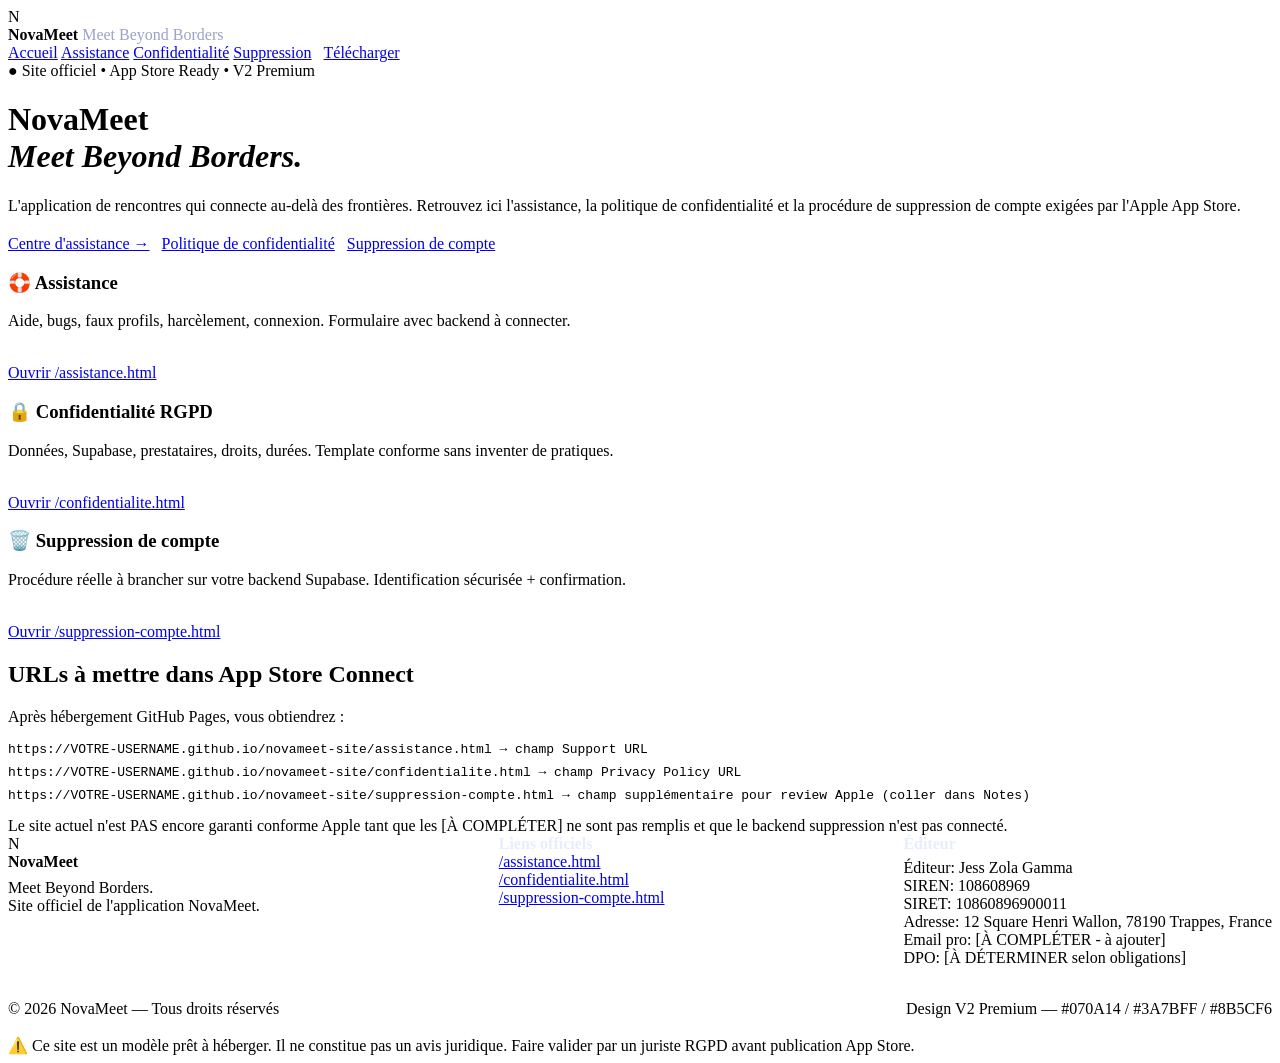
==== index.html @ 89a8d8cf "Add files via upload" ====
<!doctype html>
<html lang="fr">
<head>
<meta charset="utf-8"/>
<meta name="viewport" content="width=device-width,initial-scale=1"/>
<title>Accueil | NovaMeet</title>
<meta name="description" content="Site officiel NovaMeet - Meet Beyond Borders"/>
<link rel="preconnect" href="https://fonts.googleapis.com">
<link href="https://fonts.googleapis.com/css2?family=Inter:wght@400;500;600;800&family=Space+Grotesk:wght@600;700&display=swap" rel="stylesheet">
<link rel="stylesheet" href="css/style.css"/>
</head>
<body>
<div class="orb orb1"></div><div class="orb orb2"></div>
<header><div class="container nav">
  <div class="logo"><div class="logo-mark">N</div><span><b>NovaMeet</b> <span style="color:#9AA3C7;font-weight:500">Meet Beyond Borders</span></span></div>
  <nav class="nav-links">
    <a href="index.html" data-page="index.html">Accueil</a>
    <a href="assistance.html" data-page="assistance.html">Assistance</a>
    <a href="confidentialite.html" data-page="confidentialite.html">Confidentialité</a>
    <a href="suppression-compte.html" data-page="suppression-compte.html">Suppression</a>
    <a href="#" class="btn btn-primary" style="margin-left:8px">Télécharger</a>
  </nav>
</div></header>

<main class="container">
<div class="hero"><div class="badge">● Site officiel • App Store Ready • V2 Premium</div>
<h1>NovaMeet<br/><em>Meet Beyond Borders.</em></h1>
<p>L'application de rencontres qui connecte au-delà des frontières. Retrouvez ici l'assistance, la politique de confidentialité et la procédure de suppression de compte exigées par l'Apple App Store.</p>
<div style="margin-top:20px;display:flex;gap:12px;flex-wrap:wrap">
  <a class="btn btn-primary" href="assistance.html">Centre d'assistance →</a>
  <a class="btn btn-ghost" href="confidentialite.html">Politique de confidentialité</a>
  <a class="btn btn-ghost" href="suppression-compte.html">Suppression de compte</a>
</div>
</div>
<div class="grid grid-3 section">
  <div class="card"><h3>🛟 Assistance</h3><p class="muted">Aide, bugs, faux profils, harcèlement, connexion. Formulaire avec backend à connecter.</p><br/><a class="btn btn-ghost" href="assistance.html">Ouvrir /assistance.html</a></div>
  <div class="card"><h3>🔒 Confidentialité RGPD</h3><p class="muted">Données, Supabase, prestataires, droits, durées. Template conforme sans inventer de pratiques.</p><br/><a class="btn btn-ghost" href="confidentialite.html">Ouvrir /confidentialite.html</a></div>
  <div class="card"><h3>🗑️ Suppression de compte</h3><p class="muted">Procédure réelle à brancher sur votre backend Supabase. Identification sécurisée + confirmation.</p><br/><a class="btn btn-ghost" href="suppression-compte.html">Ouvrir /suppression-compte.html</a></div>
</div>
<div class="section card"><h2>URLs à mettre dans App Store Connect</h2>
<p class="muted">Après hébergement GitHub Pages, vous obtiendrez :</p>
<div style="margin-top:12px;display:grid;gap:8px;font-family:monospace;font-size:13px">
<div class="kbd">https://VOTRE-USERNAME.github.io/novameet-site/assistance.html → champ Support URL</div>
<div class="kbd">https://VOTRE-USERNAME.github.io/novameet-site/confidentialite.html → champ Privacy Policy URL</div>
<div class="kbd">https://VOTRE-USERNAME.github.io/novameet-site/suppression-compte.html → champ supplémentaire pour review Apple (coller dans Notes)</div>
</div>
<div class="notice" style="margin-top:14px">Le site actuel n'est PAS encore garanti conforme Apple tant que les [À COMPLÉTER] ne sont pas remplis et que le backend suppression n'est pas connecté.</div>
</div>
</main>

<footer><div class="container" style="display:grid;gap:18px">
  <div style="display:flex;justify-content:space-between;flex-wrap:wrap;gap:18px">
    <div><div class="logo" style="margin-bottom:8px"><div class="logo-mark">N</div><span><b>NovaMeet</b></span></div><div>Meet Beyond Borders.<br/>Site officiel de l'application NovaMeet.</div></div>
    <div><b style="color:#E8ECFF">Liens officiels</b><br/><a href="assistance.html">/assistance.html</a><br/><a href="confidentialite.html">/confidentialite.html</a><br/><a href="suppression-compte.html">/suppression-compte.html</a></div>
    <div><b style="color:#E8ECFF">Éditeur</b><br/><div class="todo" style="margin-top:6px">Éditeur: Jess Zola Gamma<br/>SIREN: 108608969<br/>SIRET: 10860896900011<br/>Adresse: 12 Square Henri Wallon, 78190 Trappes, France<br/>Email pro: [À COMPLÉTER - à ajouter]<br/>DPO: [À DÉTERMINER selon obligations]</div></div>
  </div>
  <div style="display:flex;justify-content:space-between;flex-wrap:wrap;gap:8px;border-top:1px solid rgba(255,255,255,0.1);padding-top:14px">
    <span>© 2026 NovaMeet — Tous droits réservés</span><span>Design V2 Premium — #070A14 / #3A7BFF / #8B5CF6</span>
  </div>
  <div class="warn">⚠️ Ce site est un modèle prêt à héberger. Il ne constitue pas un avis juridique. Faire valider par un juriste RGPD avant publication App Store.</div>
</div></footer>
<script src="js/main.js"></script>
</body>
</html>
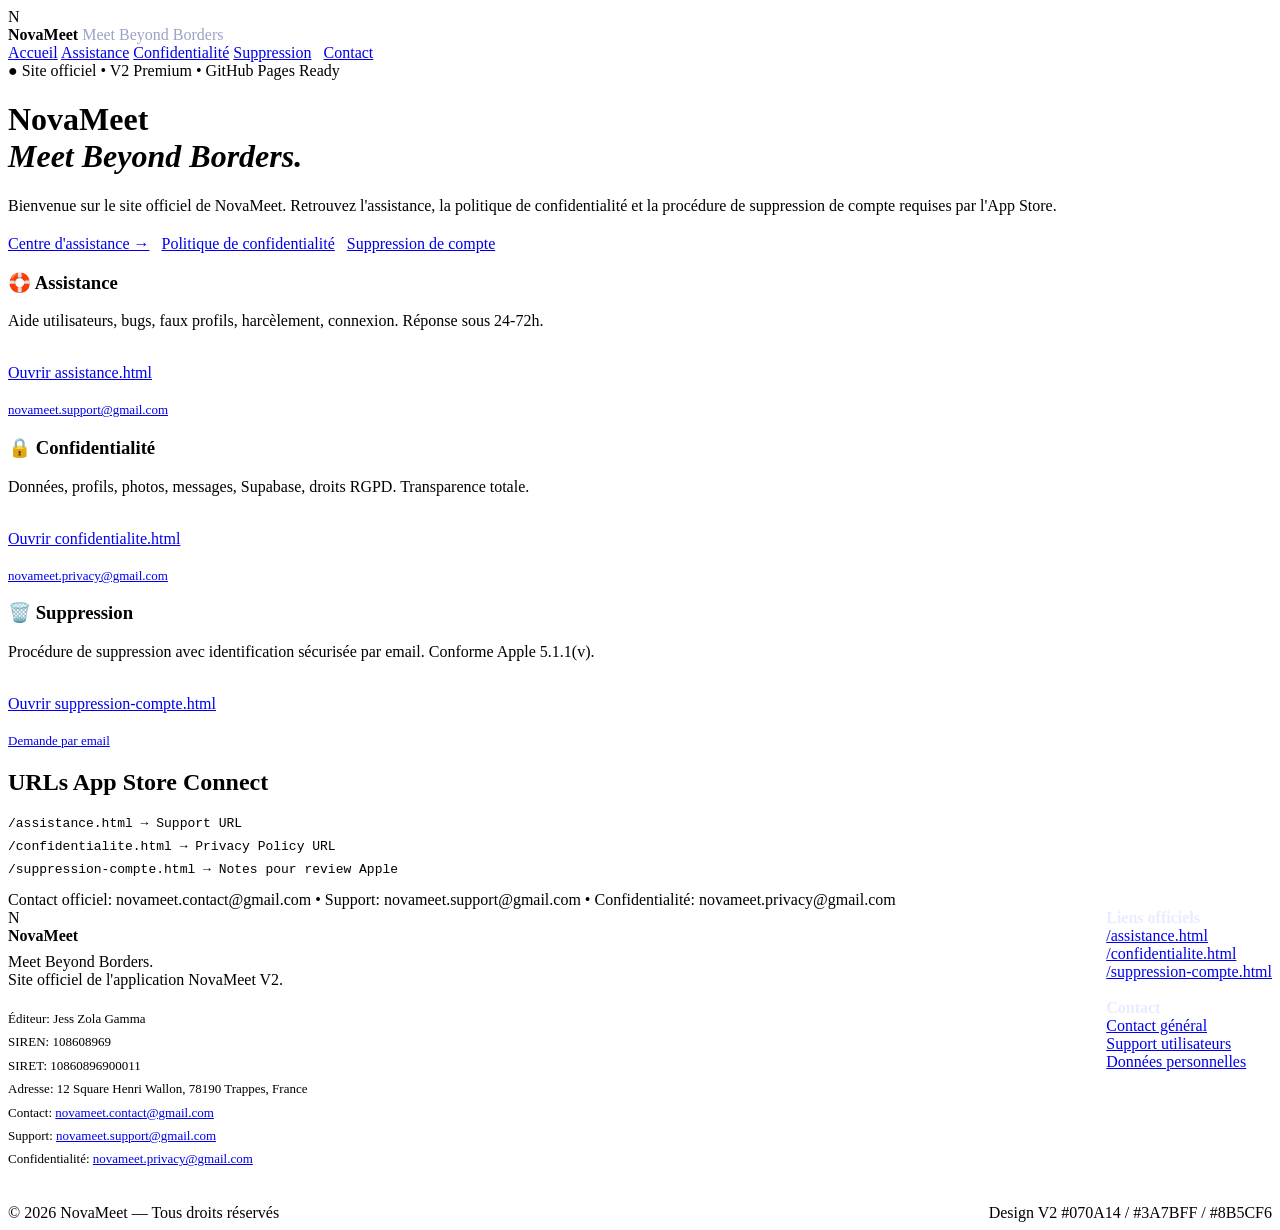
==== commit f11b5b1e: "Add files via upload" ====
--- a/index.html
+++ b/index.html
@@ -4,9 +4,8 @@
 <meta charset="utf-8"/>
 <meta name="viewport" content="width=device-width,initial-scale=1"/>
 <title>Accueil | NovaMeet</title>
-<meta name="description" content="Site officiel NovaMeet - Meet Beyond Borders"/>
-<link rel="preconnect" href="https://fonts.googleapis.com">
-<link href="https://fonts.googleapis.com/css2?family=Inter:wght@400;500;600;800&family=Space+Grotesk:wght@600;700&display=swap" rel="stylesheet">
+<meta name="description" content="Site officiel NovaMeet"/>
+<link href="https://fonts.googleapis.com/css2?family=Inter:wght@400;500;600;800&display=swap" rel="stylesheet">
 <link rel="stylesheet" href="css/style.css"/>
 </head>
 <body>
@@ -18,14 +17,14 @@
     <a href="assistance.html" data-page="assistance.html">Assistance</a>
     <a href="confidentialite.html" data-page="confidentialite.html">Confidentialité</a>
     <a href="suppression-compte.html" data-page="suppression-compte.html">Suppression</a>
-    <a href="#" class="btn btn-primary" style="margin-left:8px">Télécharger</a>
+    <a href="mailto:novameet.contact@gmail.com" class="btn btn-primary" style="margin-left:8px">Contact</a>
   </nav>
 </div></header>
 
 <main class="container">
-<div class="hero"><div class="badge">● Site officiel • App Store Ready • V2 Premium</div>
+<div class="hero"><div class="badge">● Site officiel • V2 Premium • GitHub Pages Ready</div>
 <h1>NovaMeet<br/><em>Meet Beyond Borders.</em></h1>
-<p>L'application de rencontres qui connecte au-delà des frontières. Retrouvez ici l'assistance, la politique de confidentialité et la procédure de suppression de compte exigées par l'Apple App Store.</p>
+<p>Bienvenue sur le site officiel de NovaMeet. Retrouvez l'assistance, la politique de confidentialité et la procédure de suppression de compte requises par l'App Store.</p>
 <div style="margin-top:20px;display:flex;gap:12px;flex-wrap:wrap">
   <a class="btn btn-primary" href="assistance.html">Centre d'assistance →</a>
   <a class="btn btn-ghost" href="confidentialite.html">Politique de confidentialité</a>
@@ -33,32 +32,38 @@
 </div>
 </div>
 <div class="grid grid-3 section">
-  <div class="card"><h3>🛟 Assistance</h3><p class="muted">Aide, bugs, faux profils, harcèlement, connexion. Formulaire avec backend à connecter.</p><br/><a class="btn btn-ghost" href="assistance.html">Ouvrir /assistance.html</a></div>
-  <div class="card"><h3>🔒 Confidentialité RGPD</h3><p class="muted">Données, Supabase, prestataires, droits, durées. Template conforme sans inventer de pratiques.</p><br/><a class="btn btn-ghost" href="confidentialite.html">Ouvrir /confidentialite.html</a></div>
-  <div class="card"><h3>🗑️ Suppression de compte</h3><p class="muted">Procédure réelle à brancher sur votre backend Supabase. Identification sécurisée + confirmation.</p><br/><a class="btn btn-ghost" href="suppression-compte.html">Ouvrir /suppression-compte.html</a></div>
+  <div class="card"><h3>🛟 Assistance</h3><p class="muted">Aide utilisateurs, bugs, faux profils, harcèlement, connexion. Réponse sous 24-72h.</p><br/><a class="btn btn-ghost" href="assistance.html">Ouvrir assistance.html</a><br/><br/><a href="mailto:novameet.support@gmail.com" class="muted" style="font-size:13px">novameet.support@gmail.com</a></div>
+  <div class="card"><h3>🔒 Confidentialité</h3><p class="muted">Données, profils, photos, messages, Supabase, droits RGPD. Transparence totale.</p><br/><a class="btn btn-ghost" href="confidentialite.html">Ouvrir confidentialite.html</a><br/><br/><a href="mailto:novameet.privacy@gmail.com" class="muted" style="font-size:13px">novameet.privacy@gmail.com</a></div>
+  <div class="card"><h3>🗑️ Suppression</h3><p class="muted">Procédure de suppression avec identification sécurisée par email. Conforme Apple 5.1.1(v).</p><br/><a class="btn btn-ghost" href="suppression-compte.html">Ouvrir suppression-compte.html</a><br/><br/><a href="mailto:novameet.privacy@gmail.com" class="muted" style="font-size:13px">Demande par email</a></div>
 </div>
-<div class="section card"><h2>URLs à mettre dans App Store Connect</h2>
-<p class="muted">Après hébergement GitHub Pages, vous obtiendrez :</p>
+<div class="section card"><h2>URLs App Store Connect</h2>
 <div style="margin-top:12px;display:grid;gap:8px;font-family:monospace;font-size:13px">
-<div class="kbd">https://VOTRE-USERNAME.github.io/novameet-site/assistance.html → champ Support URL</div>
-<div class="kbd">https://VOTRE-USERNAME.github.io/novameet-site/confidentialite.html → champ Privacy Policy URL</div>
-<div class="kbd">https://VOTRE-USERNAME.github.io/novameet-site/suppression-compte.html → champ supplémentaire pour review Apple (coller dans Notes)</div>
+<div class="kbd">/assistance.html → Support URL</div>
+<div class="kbd">/confidentialite.html → Privacy Policy URL</div>
+<div class="kbd">/suppression-compte.html → Notes pour review Apple</div>
 </div>
-<div class="notice" style="margin-top:14px">Le site actuel n'est PAS encore garanti conforme Apple tant que les [À COMPLÉTER] ne sont pas remplis et que le backend suppression n'est pas connecté.</div>
+<div class="notice" style="margin-top:14px">Contact officiel: novameet.contact@gmail.com • Support: novameet.support@gmail.com • Confidentialité: novameet.privacy@gmail.com</div>
 </div>
 </main>
 
 <footer><div class="container" style="display:grid;gap:18px">
   <div style="display:flex;justify-content:space-between;flex-wrap:wrap;gap:18px">
-    <div><div class="logo" style="margin-bottom:8px"><div class="logo-mark">N</div><span><b>NovaMeet</b></span></div><div>Meet Beyond Borders.<br/>Site officiel de l'application NovaMeet.</div></div>
-    <div><b style="color:#E8ECFF">Liens officiels</b><br/><a href="assistance.html">/assistance.html</a><br/><a href="confidentialite.html">/confidentialite.html</a><br/><a href="suppression-compte.html">/suppression-compte.html</a></div>
-    <div><b style="color:#E8ECFF">Éditeur</b><br/><div class="todo" style="margin-top:6px">Éditeur: Jess Zola Gamma<br/>SIREN: 108608969<br/>SIRET: 10860896900011<br/>Adresse: 12 Square Henri Wallon, 78190 Trappes, France<br/>Email pro: [À COMPLÉTER - à ajouter]<br/>DPO: [À DÉTERMINER selon obligations]</div></div>
+    <div><div class="logo" style="margin-bottom:8px"><div class="logo-mark">N</div><span><b>NovaMeet</b></span></div>Meet Beyond Borders.<br/>Site officiel de l'application NovaMeet V2.<br/><br/>
+    <div style="font-size:13px;line-height:1.8">
+    Éditeur: Jess Zola Gamma<br/>
+    SIREN: 108608969<br/>
+    SIRET: 10860896900011<br/>
+    Adresse: 12 Square Henri Wallon, 78190 Trappes, France<br/>
+    Contact: <a href="mailto:novameet.contact@gmail.com">novameet.contact@gmail.com</a><br/>
+    Support: <a href="mailto:novameet.support@gmail.com">novameet.support@gmail.com</a><br/>
+    Confidentialité: <a href="mailto:novameet.privacy@gmail.com">novameet.privacy@gmail.com</a>
+    </div></div>
+    <div><b style="color:#E8ECFF">Liens officiels</b><br/><a href="assistance.html">/assistance.html</a><br/><a href="confidentialite.html">/confidentialite.html</a><br/><a href="suppression-compte.html">/suppression-compte.html</a><br/><br/><b style="color:#E8ECFF">Contact</b><br/><a href="mailto:novameet.contact@gmail.com">Contact général</a><br/><a href="mailto:novameet.support@gmail.com">Support utilisateurs</a><br/><a href="mailto:novameet.privacy@gmail.com">Données personnelles</a></div>
   </div>
   <div style="display:flex;justify-content:space-between;flex-wrap:wrap;gap:8px;border-top:1px solid rgba(255,255,255,0.1);padding-top:14px">
-    <span>© 2026 NovaMeet — Tous droits réservés</span><span>Design V2 Premium — #070A14 / #3A7BFF / #8B5CF6</span>
+    <span>© 2026 NovaMeet — Tous droits réservés</span><span>Design V2 #070A14 / #3A7BFF / #8B5CF6</span>
   </div>
-  <div class="warn">⚠️ Ce site est un modèle prêt à héberger. Il ne constitue pas un avis juridique. Faire valider par un juriste RGPD avant publication App Store.</div>
 </div></footer>
 <script src="js/main.js"></script>
 </body>
-</html>
+</html>
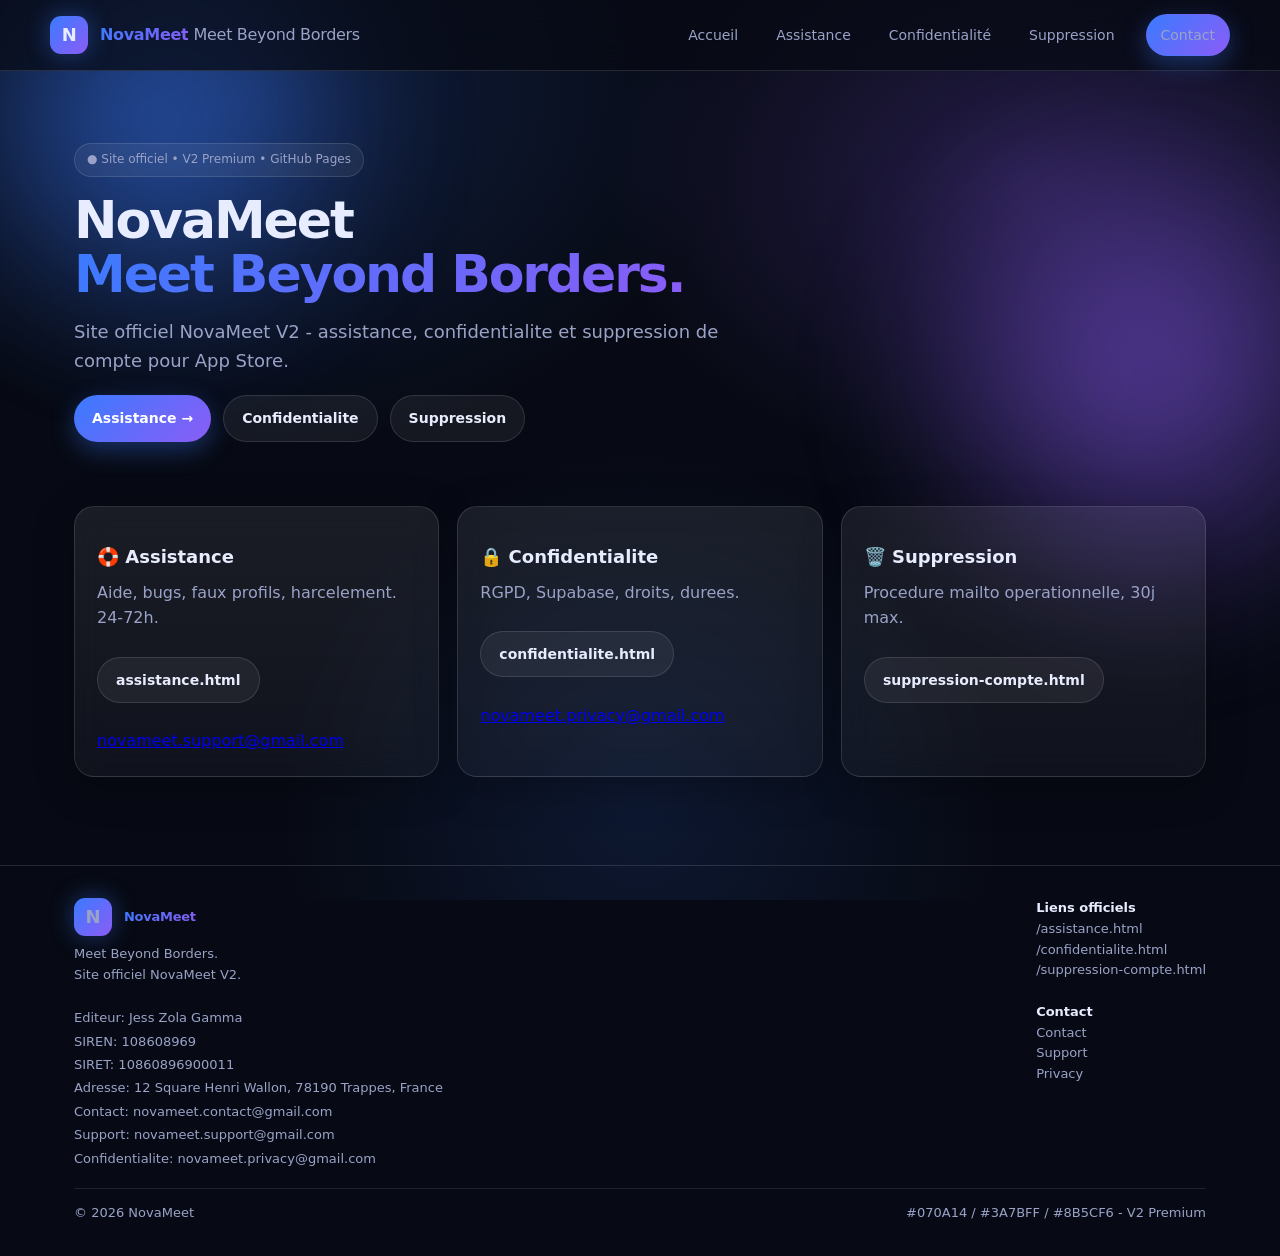
==== commit c8c25ab9: "Add files via upload" ====
--- a/index.html
+++ b/index.html
@@ -11,58 +11,43 @@
 <body>
 <div class="orb orb1"></div><div class="orb orb2"></div>
 <header><div class="container nav">
-  <div class="logo"><div class="logo-mark">N</div><span><b>NovaMeet</b> <span style="color:#9AA3C7;font-weight:500">Meet Beyond Borders</span></span></div>
-  <nav class="nav-links">
-    <a href="index.html" data-page="index.html">Accueil</a>
-    <a href="assistance.html" data-page="assistance.html">Assistance</a>
-    <a href="confidentialite.html" data-page="confidentialite.html">Confidentialité</a>
-    <a href="suppression-compte.html" data-page="suppression-compte.html">Suppression</a>
-    <a href="mailto:novameet.contact@gmail.com" class="btn btn-primary" style="margin-left:8px">Contact</a>
-  </nav>
+<div class="logo"><div class="logo-mark">N</div><span><b>NovaMeet</b> <span style="color:#9AA3C7;font-weight:500">Meet Beyond Borders</span></span></div>
+<nav class="nav-links">
+<a href="index.html" data-page="index.html">Accueil</a>
+<a href="assistance.html" data-page="assistance.html">Assistance</a>
+<a href="confidentialite.html" data-page="confidentialite.html">Confidentialité</a>
+<a href="suppression-compte.html" data-page="suppression-compte.html">Suppression</a>
+<a href="mailto:novameet.contact@gmail.com" class="btn btn-primary" style="margin-left:8px">Contact</a>
+</nav>
 </div></header>
-
 <main class="container">
-<div class="hero"><div class="badge">● Site officiel • V2 Premium • GitHub Pages Ready</div>
+<div class="hero"><div class="badge">● Site officiel • V2 Premium • GitHub Pages</div>
 <h1>NovaMeet<br/><em>Meet Beyond Borders.</em></h1>
-<p>Bienvenue sur le site officiel de NovaMeet. Retrouvez l'assistance, la politique de confidentialité et la procédure de suppression de compte requises par l'App Store.</p>
+<p>Site officiel NovaMeet V2 - assistance, confidentialite et suppression de compte pour App Store.</p>
 <div style="margin-top:20px;display:flex;gap:12px;flex-wrap:wrap">
-  <a class="btn btn-primary" href="assistance.html">Centre d'assistance →</a>
-  <a class="btn btn-ghost" href="confidentialite.html">Politique de confidentialité</a>
-  <a class="btn btn-ghost" href="suppression-compte.html">Suppression de compte</a>
+<a class="btn btn-primary" href="assistance.html">Assistance →</a>
+<a class="btn btn-ghost" href="confidentialite.html">Confidentialite</a>
+<a class="btn btn-ghost" href="suppression-compte.html">Suppression</a>
+</div></div>
+<div class="grid grid-3 section">
+<div class="card"><h3>🛟 Assistance</h3><p class="muted">Aide, bugs, faux profils, harcelement. 24-72h.</p><br/><a class="btn btn-ghost" href="assistance.html">assistance.html</a><br/><br/><a href="mailto:novameet.support@gmail.com">novameet.support@gmail.com</a></div>
+<div class="card"><h3>🔒 Confidentialite</h3><p class="muted">RGPD, Supabase, droits, durees.</p><br/><a class="btn btn-ghost" href="confidentialite.html">confidentialite.html</a><br/><br/><a href="mailto:novameet.privacy@gmail.com">novameet.privacy@gmail.com</a></div>
+<div class="card"><h3>🗑️ Suppression</h3><p class="muted">Procedure mailto operationnelle, 30j max.</p><br/><a class="btn btn-ghost" href="suppression-compte.html">suppression-compte.html</a></div>
+</div></main>
+<footer><div class="container" style="display:grid;gap:18px">
+<div style="display:flex;justify-content:space-between;flex-wrap:wrap;gap:18px">
+<div><div class="logo" style="margin-bottom:8px"><div class="logo-mark">N</div><span><b>NovaMeet</b></span></div>Meet Beyond Borders.<br/>Site officiel NovaMeet V2.<br/><br/>
+<div style="font-size:13px;line-height:1.8">
+Editeur: Jess Zola Gamma<br/>SIREN: 108608969<br/>SIRET: 10860896900011<br/>Adresse: 12 Square Henri Wallon, 78190 Trappes, France<br/>
+Contact: <a href="mailto:novameet.contact@gmail.com">novameet.contact@gmail.com</a><br/>
+Support: <a href="mailto:novameet.support@gmail.com">novameet.support@gmail.com</a><br/>
+Confidentialite: <a href="mailto:novameet.privacy@gmail.com">novameet.privacy@gmail.com</a>
+</div></div>
+<div><b style="color:#E8ECFF">Liens officiels</b><br/><a href="assistance.html">/assistance.html</a><br/><a href="confidentialite.html">/confidentialite.html</a><br/><a href="suppression-compte.html">/suppression-compte.html</a><br/><br/><b style="color:#E8ECFF">Contact</b><br/><a href="mailto:novameet.contact@gmail.com">Contact</a><br/><a href="mailto:novameet.support@gmail.com">Support</a><br/><a href="mailto:novameet.privacy@gmail.com">Privacy</a></div>
 </div>
+<div style="display:flex;justify-content:space-between;flex-wrap:wrap;gap:8px;border-top:1px solid rgba(255,255,255,0.1);padding-top:14px">
+<span>© 2026 NovaMeet</span><span>#070A14 / #3A7BFF / #8B5CF6 - V2 Premium</span>
 </div>
-<div class="grid grid-3 section">
-  <div class="card"><h3>🛟 Assistance</h3><p class="muted">Aide utilisateurs, bugs, faux profils, harcèlement, connexion. Réponse sous 24-72h.</p><br/><a class="btn btn-ghost" href="assistance.html">Ouvrir assistance.html</a><br/><br/><a href="mailto:novameet.support@gmail.com" class="muted" style="font-size:13px">novameet.support@gmail.com</a></div>
-  <div class="card"><h3>🔒 Confidentialité</h3><p class="muted">Données, profils, photos, messages, Supabase, droits RGPD. Transparence totale.</p><br/><a class="btn btn-ghost" href="confidentialite.html">Ouvrir confidentialite.html</a><br/><br/><a href="mailto:novameet.privacy@gmail.com" class="muted" style="font-size:13px">novameet.privacy@gmail.com</a></div>
-  <div class="card"><h3>🗑️ Suppression</h3><p class="muted">Procédure de suppression avec identification sécurisée par email. Conforme Apple 5.1.1(v).</p><br/><a class="btn btn-ghost" href="suppression-compte.html">Ouvrir suppression-compte.html</a><br/><br/><a href="mailto:novameet.privacy@gmail.com" class="muted" style="font-size:13px">Demande par email</a></div>
-</div>
-<div class="section card"><h2>URLs App Store Connect</h2>
-<div style="margin-top:12px;display:grid;gap:8px;font-family:monospace;font-size:13px">
-<div class="kbd">/assistance.html → Support URL</div>
-<div class="kbd">/confidentialite.html → Privacy Policy URL</div>
-<div class="kbd">/suppression-compte.html → Notes pour review Apple</div>
-</div>
-<div class="notice" style="margin-top:14px">Contact officiel: novameet.contact@gmail.com • Support: novameet.support@gmail.com • Confidentialité: novameet.privacy@gmail.com</div>
-</div>
-</main>
-
-<footer><div class="container" style="display:grid;gap:18px">
-  <div style="display:flex;justify-content:space-between;flex-wrap:wrap;gap:18px">
-    <div><div class="logo" style="margin-bottom:8px"><div class="logo-mark">N</div><span><b>NovaMeet</b></span></div>Meet Beyond Borders.<br/>Site officiel de l'application NovaMeet V2.<br/><br/>
-    <div style="font-size:13px;line-height:1.8">
-    Éditeur: Jess Zola Gamma<br/>
-    SIREN: 108608969<br/>
-    SIRET: 10860896900011<br/>
-    Adresse: 12 Square Henri Wallon, 78190 Trappes, France<br/>
-    Contact: <a href="mailto:novameet.contact@gmail.com">novameet.contact@gmail.com</a><br/>
-    Support: <a href="mailto:novameet.support@gmail.com">novameet.support@gmail.com</a><br/>
-    Confidentialité: <a href="mailto:novameet.privacy@gmail.com">novameet.privacy@gmail.com</a>
-    </div></div>
-    <div><b style="color:#E8ECFF">Liens officiels</b><br/><a href="assistance.html">/assistance.html</a><br/><a href="confidentialite.html">/confidentialite.html</a><br/><a href="suppression-compte.html">/suppression-compte.html</a><br/><br/><b style="color:#E8ECFF">Contact</b><br/><a href="mailto:novameet.contact@gmail.com">Contact général</a><br/><a href="mailto:novameet.support@gmail.com">Support utilisateurs</a><br/><a href="mailto:novameet.privacy@gmail.com">Données personnelles</a></div>
-  </div>
-  <div style="display:flex;justify-content:space-between;flex-wrap:wrap;gap:8px;border-top:1px solid rgba(255,255,255,0.1);padding-top:14px">
-    <span>© 2026 NovaMeet — Tous droits réservés</span><span>Design V2 #070A14 / #3A7BFF / #8B5CF6</span>
-  </div>
 </div></footer>
 <script src="js/main.js"></script>
 </body>
--- a/css/style.css
+++ b/css/style.css
@@ -0,0 +1,107 @@
+
+:root{
+  --bg:#070A14; --blue:#3A7BFF; --violet:#8B5CF6;
+  --glass:rgba(255,255,255,0.06); --glass2:rgba(255,255,255,0.09);
+  --border:rgba(255,255,255,0.12); --text:#E8ECFF; --muted:#9AA3C7;
+}
+*{margin:0;padding:0;box-sizing:border-box}
+html{scroll-behavior:smooth}
+body{
+  background: var(--bg);
+  color: var(--text);
+  font-family: 'Inter', system-ui, -apple-system, sans-serif;
+  overflow-x:hidden; line-height:1.6;
+}
+body::before{
+  content:""; position:fixed; inset:0; z-index:-2;
+  background:
+    radial-gradient(800px 600px at 20% 10%, rgba(58,123,255,0.18), transparent 60%),
+    radial-gradient(700px 500px at 80% 20%, rgba(139,92,246,0.22), transparent 60%),
+    radial-gradient(600px 600px at 50% 90%, rgba(58,123,255,0.12), transparent 60%),
+    var(--bg);
+}
+.orb{position:fixed; border-radius:50%; filter:blur(60px); z-index:-1; opacity:0.6; pointer-events:none}
+.orb1{width:480px;height:480px;background:radial-gradient(circle, #3A7BFF, transparent 70%); top:-120px; left:-80px; animation:float1 18s infinite alternate}
+.orb2{width:560px;height:560px;background:radial-gradient(circle, #8B5CF6, transparent 70%); top:10%; right:-150px; animation:float2 22s infinite alternate}
+@keyframes float1{to{transform:translate(40px,30px)}}
+@keyframes float2{to{transform:translate(-30px,40px)}}
+
+.container{max-width:1180px;margin:0 auto;padding:0 24px}
+header{
+  position:sticky; top:0; z-index:50;
+  backdrop-filter:blur(20px); background:rgba(7,10,20,0.72);
+  border-bottom:1px solid var(--border);
+}
+.nav{display:flex;align-items:center;justify-content:space-between;padding:14px 0}
+.logo{display:flex;align-items:center;gap:12px;font-weight:800;letter-spacing:-0.02em}
+.logo-mark{
+  width:38px;height:38px;border-radius:11px;
+  background:linear-gradient(135deg, var(--blue), var(--violet));
+  display:grid;place-items:center; box-shadow:0 0 24px rgba(58,123,255,0.4);
+  font-size:18px
+}
+.logo span b{background:linear-gradient(135deg,var(--blue),var(--violet));-webkit-background-clip:text;-webkit-text-fill-color:transparent}
+.nav-links{display:flex;gap:8px;align-items:center}
+.nav-links a{
+  padding:9px 14px;border-radius:999px; text-decoration:none; color:var(--muted);
+  font-size:14px; font-weight:500; border:1px solid transparent; transition:.2s
+}
+.nav-links a:hover, .nav-links a.active{color:var(--text); background:var(--glass); border-color:var(--border)}
+.btn{
+  display:inline-flex;align-items:center;gap:8px;
+  padding:11px 18px;border-radius:999px; font-weight:600; font-size:14px;
+  text-decoration:none; cursor:pointer; border:none; transition:.2s
+}
+.btn-primary{background:linear-gradient(135deg,var(--blue),var(--violet)); color:white; box-shadow:0 8px 24px rgba(58,123,255,0.35)}
+.btn-primary:hover{transform:translateY(-1px); box-shadow:0 12px 32px rgba(58,123,255,0.45)}
+.btn-ghost{background:var(--glass); color:var(--text); border:1px solid var(--border)}
+
+.hero{padding:72px 0 36px}
+.hero h1{font-size:clamp(32px,5vw,52px); line-height:1.05; letter-spacing:-0.04em; font-weight:800}
+.hero h1 em{font-style:normal; background:linear-gradient(135deg,var(--blue),var(--violet));-webkit-background-clip:text;-webkit-text-fill-color:transparent}
+.hero p{color:var(--muted); max-width:680px; margin-top:16px; font-size:18px}
+.badge{display:inline-flex;gap:8px;align-items:center;padding:6px 12px;border-radius:999px;background:var(--glass);border:1px solid var(--border);color:var(--muted);font-size:12px;margin-bottom:16px}
+
+.card{
+  background:linear-gradient(180deg, rgba(255,255,255,0.08), rgba(255,255,255,0.04));
+  border:1px solid var(--border); border-radius:20px; padding:22px;
+  backdrop-filter:blur(16px); box-shadow:0 10px 40px rgba(0,0,0,0.25);
+}
+.grid{display:grid; gap:18px}
+.grid-2{grid-template-columns:repeat(2,1fr)}
+.grid-3{grid-template-columns:repeat(3,1fr)}
+@media(max-width:900px){.grid-2,.grid-3{grid-template-columns:1fr} .nav-links a.hide-m{display:none}}
+.section{padding:28px 0}
+.section h2{font-size:28px; letter-spacing:-0.02em; margin-bottom:10px}
+.section h3{font-size:18px; margin:14px 0 8px}
+.muted{color:var(--muted)}
+.kbd{font-family:monospace; background:var(--glass); border:1px solid var(--border); padding:2px 8px; border-radius:8px; font-size:12px}
+
+.form{display:grid; gap:14px}
+.input, .textarea, .select{
+  width:100%; padding:12px 14px; border-radius:12px;
+  background:rgba(255,255,255,0.05); border:1px solid var(--border);
+  color:var(--text); outline:none; font-size:14px
+}
+.textarea{min-height:120px; resize:vertical}
+.input:focus,.textarea:focus,.select:focus{border-color:var(--blue); box-shadow:0 0 0 4px rgba(58,123,255,0.15)}
+.todo{
+  background:rgba(255,210,0,0.12); border:1px dashed rgba(255,210,0,0.5);
+  color:#FFE88A; padding:10px 12px; border-radius:12px; font-size:13px
+}
+.accordion{border:1px solid var(--border); border-radius:14px; overflow:hidden; background:var(--glass)}
+.acc-item{border-top:1px solid var(--border)}
+.acc-item:first-child{border-top:none}
+.acc-q{padding:14px 16px; cursor:pointer; display:flex; justify-content:space-between; align-items:center; font-weight:600}
+.acc-a{padding:0 16px 14px; color:var(--muted); font-size:14px; display:none}
+.acc-item.open .acc-a{display:block}
+
+.toc{position:sticky; top:88px}
+.toc a{display:block; padding:8px 10px; border-radius:10px; color:var(--muted); text-decoration:none; font-size:13px}
+.toc a.active,.toc a:hover{background:var(--glass); color:var(--text)}
+
+footer{margin-top:60px; padding:32px 0; border-top:1px solid var(--border); color:var(--muted); font-size:13px}
+footer a{color:var(--muted); text-decoration:none} footer a:hover{color:var(--text)}
+.notice{padding:14px; border-radius:12px; background:rgba(58,123,255,0.12); border:1px solid rgba(58,123,255,0.3); font-size:13px}
+.warn{padding:14px; border-radius:12px; background:rgba(255,100,100,0.1); border:1px solid rgba(255,100,100,0.3); font-size:13px}
+</style>
